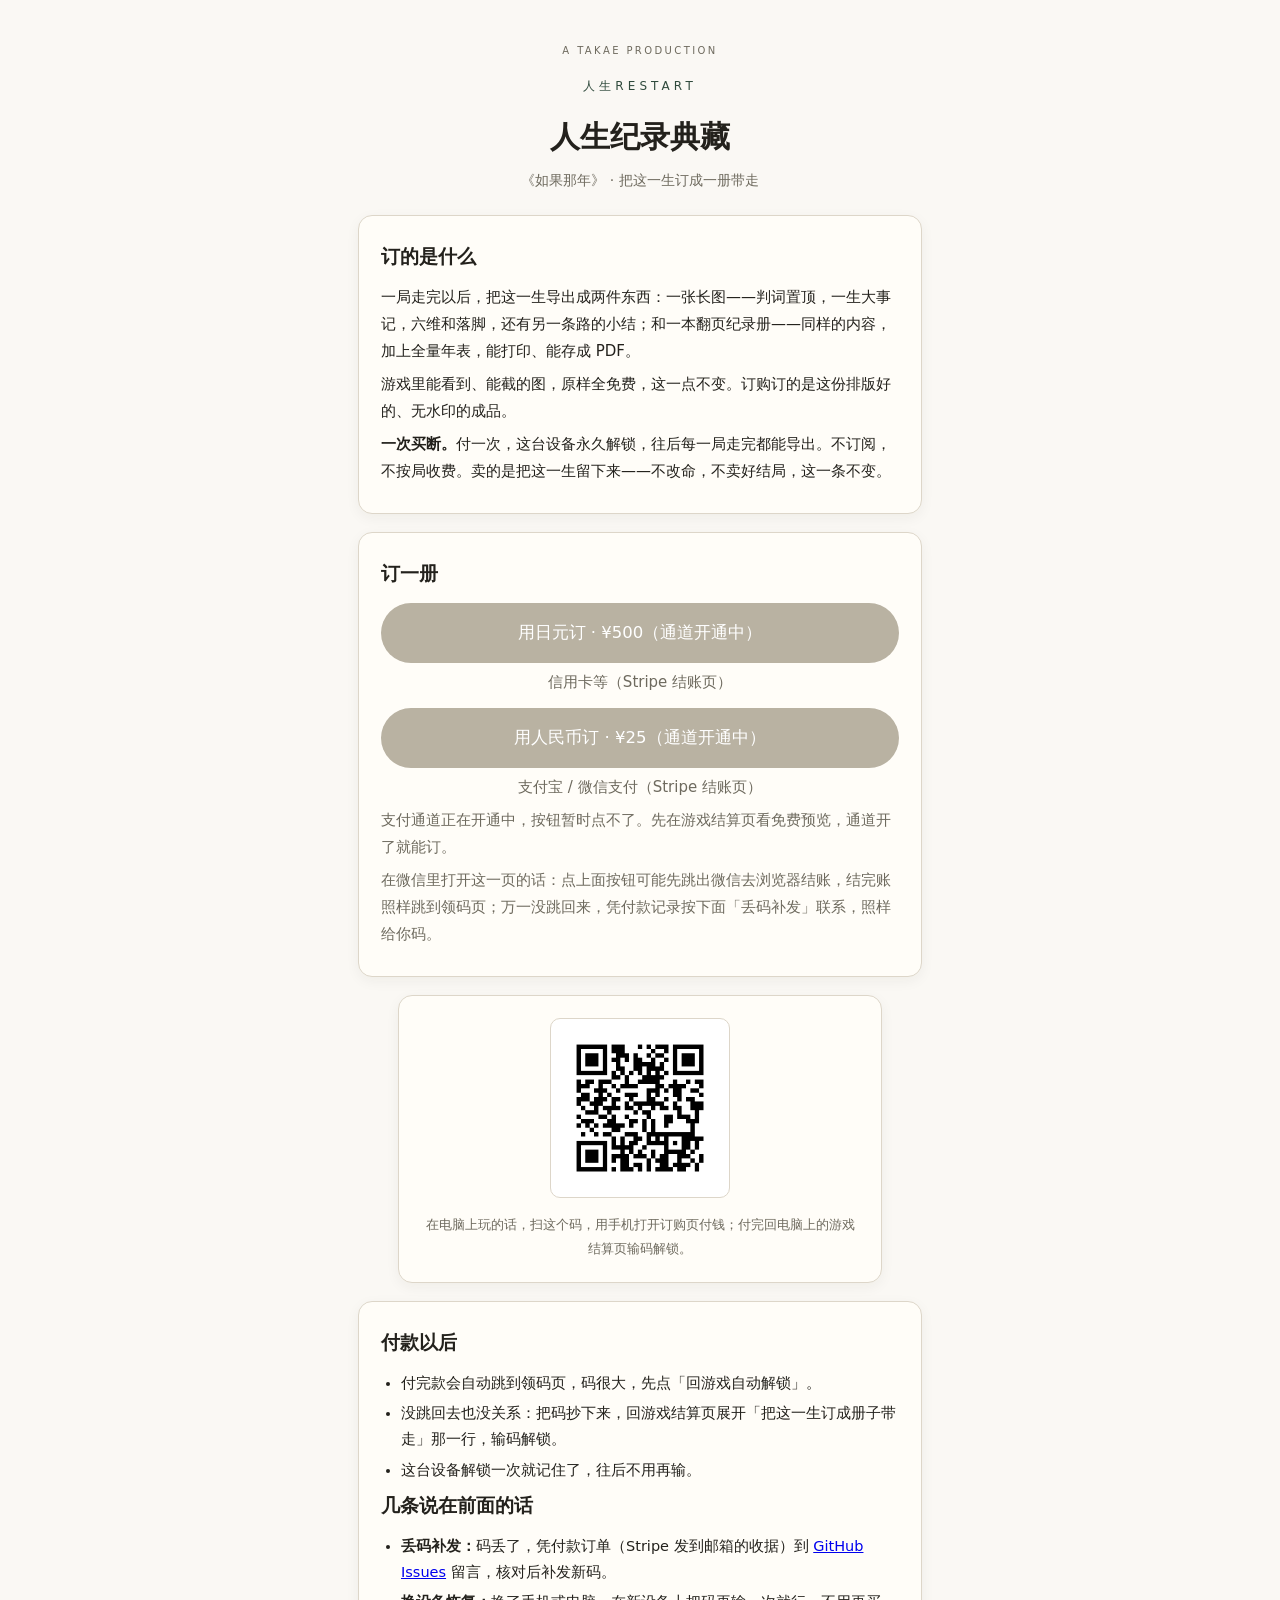
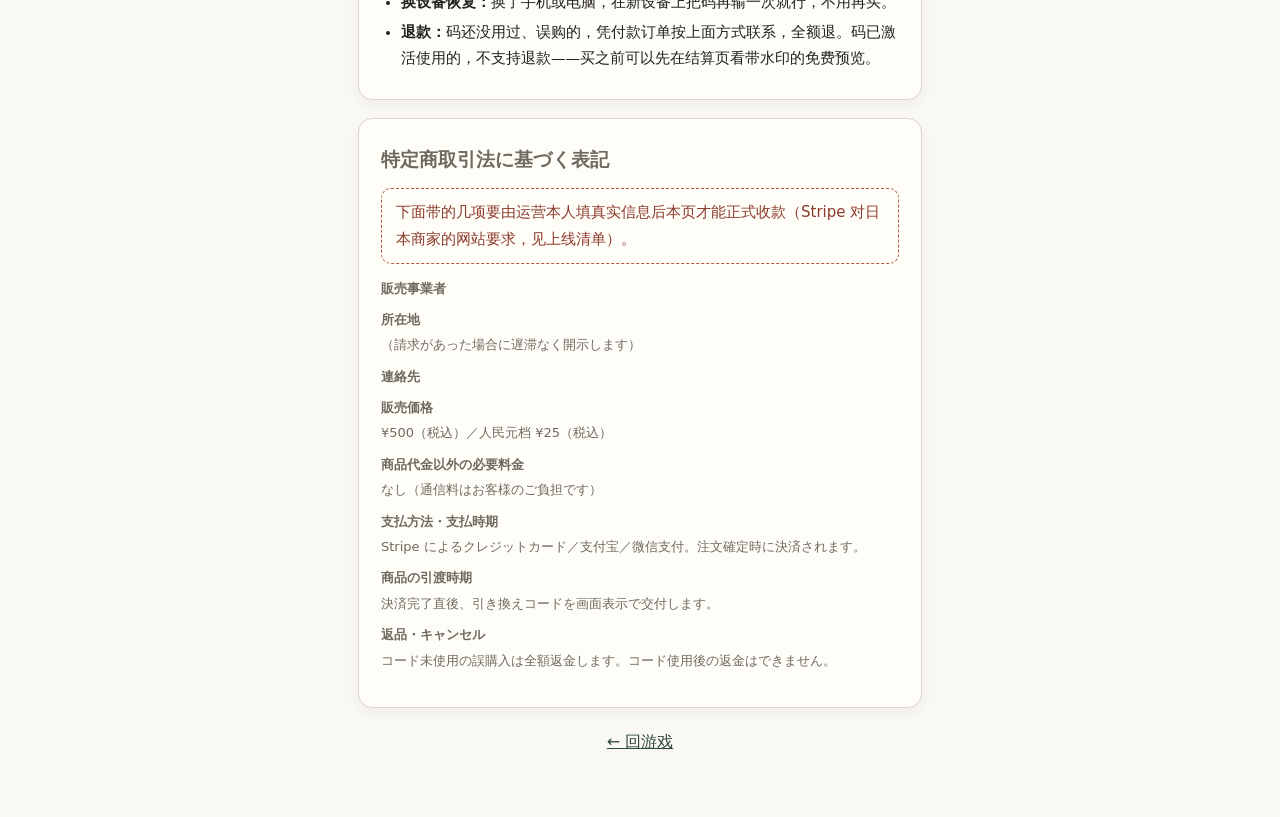
==== buy.html @ 2099a688 "v0.33.0 人生纪录典藏首版：长图＋纪录册双壳共用一份导出数据、水印预览、兑换码权益（Pages Function＋KV 发码核验）；免费界守恒（结算页仅加一行入口，parity 120 局全等）" ====
<!DOCTYPE html>
<html lang="zh-CN">
<head>
<meta charset="utf-8">
<meta name="viewport" content="width=device-width, initial-scale=1">
<title>人生纪录典藏 · 订购 · 人生RESTART：如果那年</title>
<meta name="description" content="把这一生订成一册：无水印全尺寸长图 + 可打印的翻页纪录册。一次买断，本机永久，每局可导。">
<style>
:root{--paper:#FAF8F4;--card:#FFFDF8;--ink:#23211C;--pine:#2F4A3C;--line:#DDD6C9;--mut:#6E6A5E}
*{box-sizing:border-box}
body{margin:0;background:var(--paper);color:var(--ink);font-family:"Hiragino Sans","Noto Sans SC",system-ui,sans-serif;line-height:1.8}
.wrap{max-width:600px;margin:0 auto;padding:28px 18px 60px}
.prodcredit{font-size:10px;letter-spacing:.24em;color:var(--mut);text-align:center;margin-top:14px}
.eyebrow{font-size:12px;letter-spacing:.34em;color:var(--pine);text-align:center;margin-top:16px}
h1{font-family:Georgia,"Songti SC","Noto Serif SC",serif;text-align:center;font-size:30px;margin:8px 0 4px}
.sub{text-align:center;color:var(--mut);font-size:14px;margin:0 0 22px}
.card{background:var(--card);border:1px solid var(--line);border-radius:14px;padding:22px 22px;box-shadow:0 4px 14px rgba(35,33,28,.05);margin-bottom:18px}
.card h2{font-family:Georgia,"Songti SC","Noto Serif SC",serif;font-size:19px;margin:2px 0 10px}
.card p{margin:6px 0;font-size:15px}
.buybtn{display:block;text-align:center;background:var(--pine);color:#fff;text-decoration:none;border-radius:999px;padding:15px 20px;font-size:16.5px;margin:12px 0 6px;border:none;width:100%;cursor:pointer;font-family:inherit}
.buybtn.disabled{background:#B9B2A2;cursor:not-allowed}
.pricenote{text-align:center;color:var(--mut);font-size:13px;margin:0 0 4px}
.qr{text-align:center}
.qr img{width:180px;height:180px;border:1px solid var(--line);border-radius:10px;background:#fff;padding:8px}
.qr figcaption{font-size:13px;color:var(--mut);margin-top:6px}
ul{margin:6px 0;padding-left:20px}
li{font-size:14.5px;margin:4px 0}
.hint{font-size:13px;color:var(--mut)}
.backlink{display:block;text-align:center;margin-top:20px;color:var(--pine)}
.legal{font-size:13px;color:var(--mut)}
.legal dt{font-weight:700;margin-top:8px}
.legal dd{margin:2px 0 0}
.todo{border:1.5px dashed #B3573F;color:#8C3A2B;border-radius:10px;padding:10px 14px;font-size:13.5px}
</style>
</head>
<body>
<div class="wrap">
<p class="prodcredit">A TAKAE PRODUCTION</p>
<p class="eyebrow">人生RESTART</p>
<h1>人生纪录典藏</h1>
<p class="sub">《如果那年》 · 把这一生订成一册带走</p>

<section class="card">
<h2>订的是什么</h2>
<p>一局走完以后，把这一生导出成两件东西：一张长图——判词置顶，一生大事记，六维和落脚，还有另一条路的小结；和一本翻页纪录册——同样的内容，加上全量年表，能打印、能存成 PDF。</p>
<p>游戏里能看到、能截的图，原样全免费，这一点不变。订购订的是这份排版好的、无水印的成品。</p>
<p><strong>一次买断。</strong>付一次，这台设备永久解锁，往后每一局走完都能导出。不订阅，不按局收费。卖的是把这一生留下来——不改命，不卖好结局，这一条不变。</p>
</section>

<section class="card">
<h2>订一册</h2>
<a class="buybtn" id="buy-jpy" href="#" rel="noopener">用日元订 · ¥500</a>
<p class="pricenote">信用卡等（Stripe 结账页）</p>
<a class="buybtn" id="buy-cny" href="#" rel="noopener">用人民币订 · ¥25</a>
<p class="pricenote">支付宝 / 微信支付（Stripe 结账页）</p>
<p class="hint" id="pay-note"></p>
<p class="hint">在微信里打开这一页的话：点上面按钮可能先跳出微信去浏览器结账，结完账照样跳到领码页；万一没跳回来，凭付款记录按下面「丢码补发」联系，照样给你码。</p>
</section>

<figure class="card qr">
<img src="buy-qr.png" alt="购买页二维码" width="180" height="180">
<figcaption>在电脑上玩的话，扫这个码，用手机打开订购页付钱；付完回电脑上的游戏结算页输码解锁。</figcaption>
</figure>

<section class="card">
<h2>付款以后</h2>
<ul>
<li>付完款会自动跳到领码页，码很大，先点「回游戏自动解锁」。</li>
<li>没跳回去也没关系：把码抄下来，回游戏结算页展开「把这一生订成册子带走」那一行，输码解锁。</li>
<li>这台设备解锁一次就记住了，往后不用再输。</li>
</ul>
<h2>几条说在前面的话</h2>
<ul>
<li><strong>丢码补发：</strong>码丢了，凭付款订单（Stripe 发到邮箱的收据）到 <a href="https://github.com/Toygaolingxiao/if-that-year/issues">GitHub Issues</a> 留言，核对后补发新码。</li>
<li><strong>换设备恢复：</strong>换了手机或电脑，在新设备上把码再输一次就行，不用再买。</li>
<li><strong>退款：</strong>码还没用过、误购的，凭付款订单按上面方式联系，全额退。码已激活使用的，不支持退款——买之前可以先在结算页看带水印的免费预览。</li>
</ul>
</section>

<section class="card legal">
<h2>特定商取引法に基づく表記</h2>
<p class="todo">下面带的几项要由运营本人填真实信息后本页才能正式收款（Stripe 对日本商家的网站要求，见上线清单）。</p>
<dl>
<dt>販売事業者</dt><dd></dd>
<dt>所在地</dt><dd>（請求があった場合に遅滞なく開示します）</dd>
<dt>連絡先</dt><dd></dd>
<dt>販売価格</dt><dd>¥500（税込）／人民元档 ¥25（税込）</dd>
<dt>商品代金以外の必要料金</dt><dd>なし（通信料はお客様のご負担です）</dd>
<dt>支払方法・支払時期</dt><dd>Stripe によるクレジットカード／支付宝／微信支付。注文確定時に決済されます。</dd>
<dt>商品の引渡時期</dt><dd>決済完了直後、引き換えコードを画面表示で交付します。</dd>
<dt>返品・キャンセル</dt><dd>コード未使用の誤購入は全額返金します。コード使用後の返金はできません。</dd>
</dl>
</section>

<a class="backlink" href="./">← 回游戏</a>
</div>
<script src="src/keepsake-config.js"></script>
<script>
(function () {
var cfg = window.IFY_KEEPSAKE || {};
var jpy = document.getElementById("buy-jpy");
var cny = document.getElementById("buy-cny");
var note = document.getElementById("pay-note");
function arm(el, link) {
if (link) {
el.href = link;
} else {
el.removeAttribute("href");
el.classList.add("disabled");
el.setAttribute("aria-disabled", "true");
el.textContent += "（通道开通中）";
el.addEventListener("click", function (e) { e.preventDefault();});
}
}
arm(jpy, cfg.payLinkJPY);
arm(cny, cfg.payLinkCNY);
if (!cfg.payLinkJPY &&!cfg.payLinkCNY) {
note.textContent = "支付通道正在开通中，按钮暂时点不了。先在游戏结算页看免费预览，通道开了就能订。";
}
})();
</script>
</body>
</html>
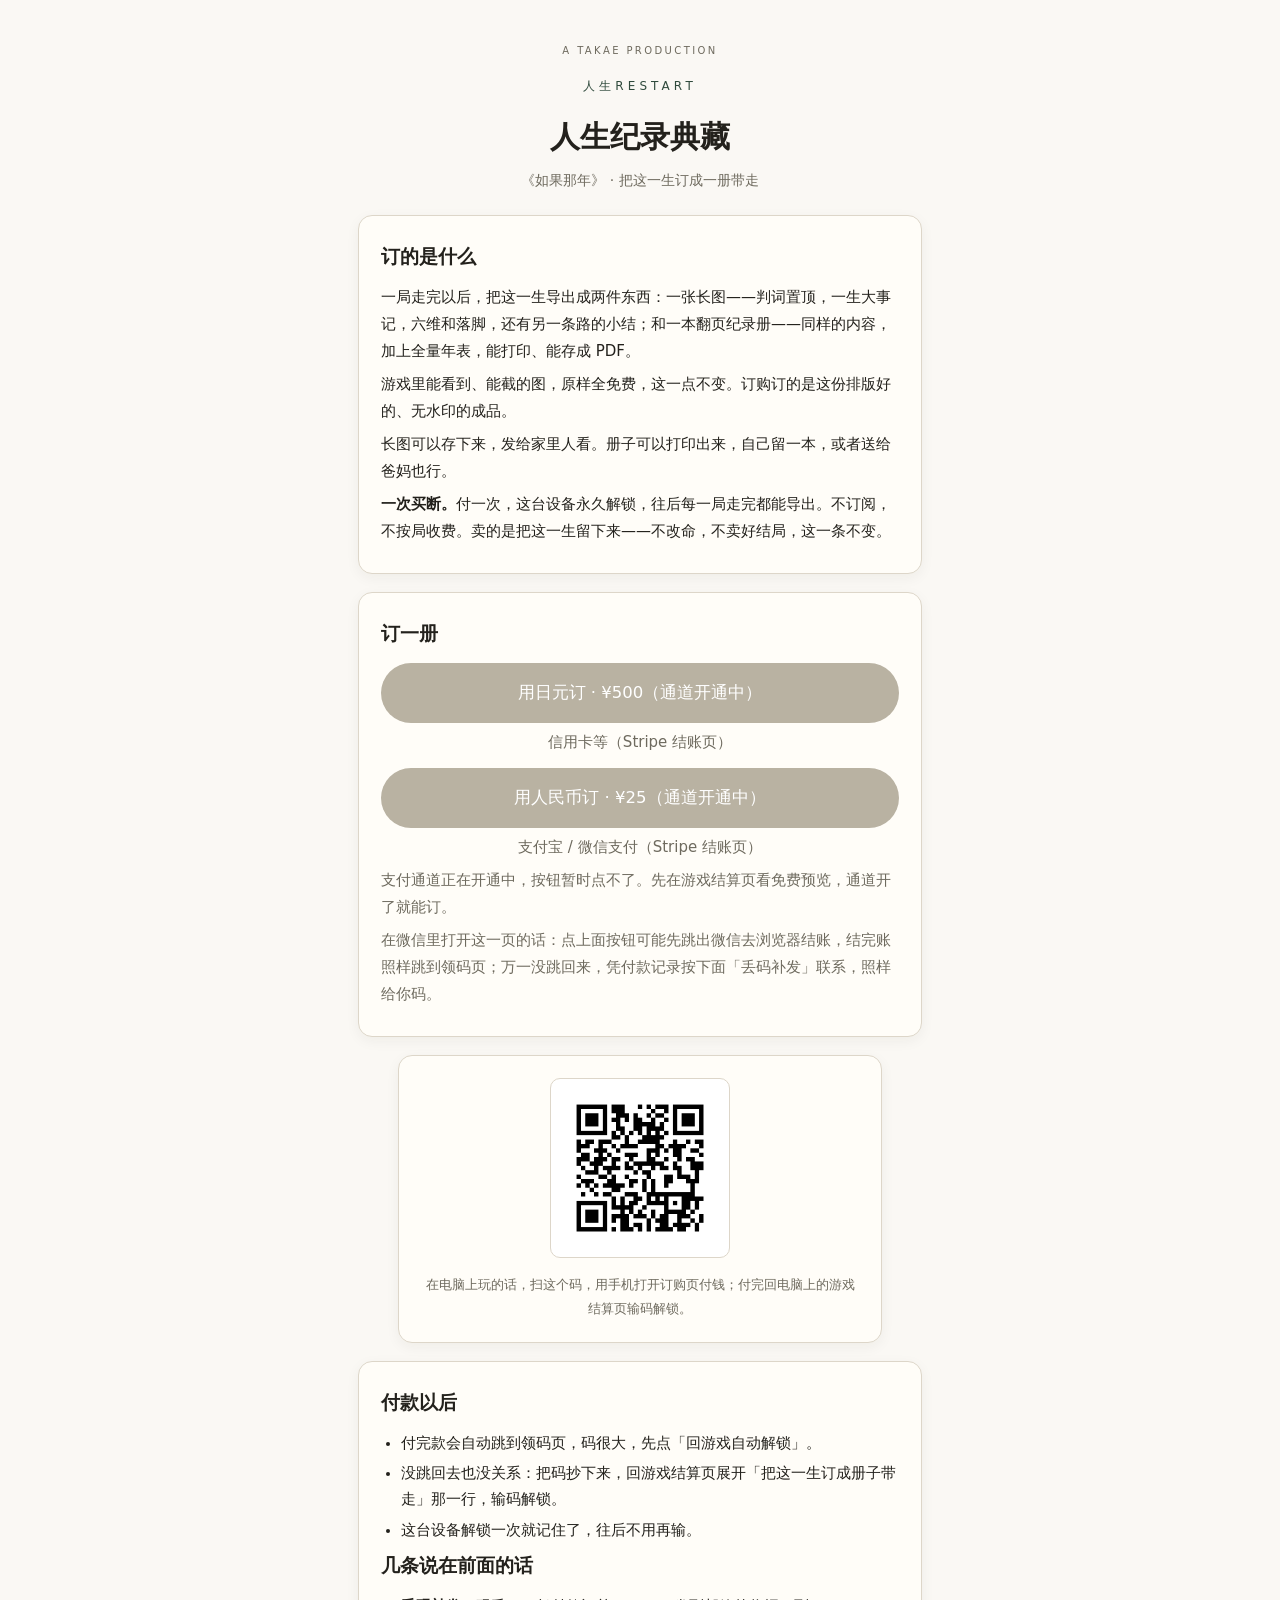
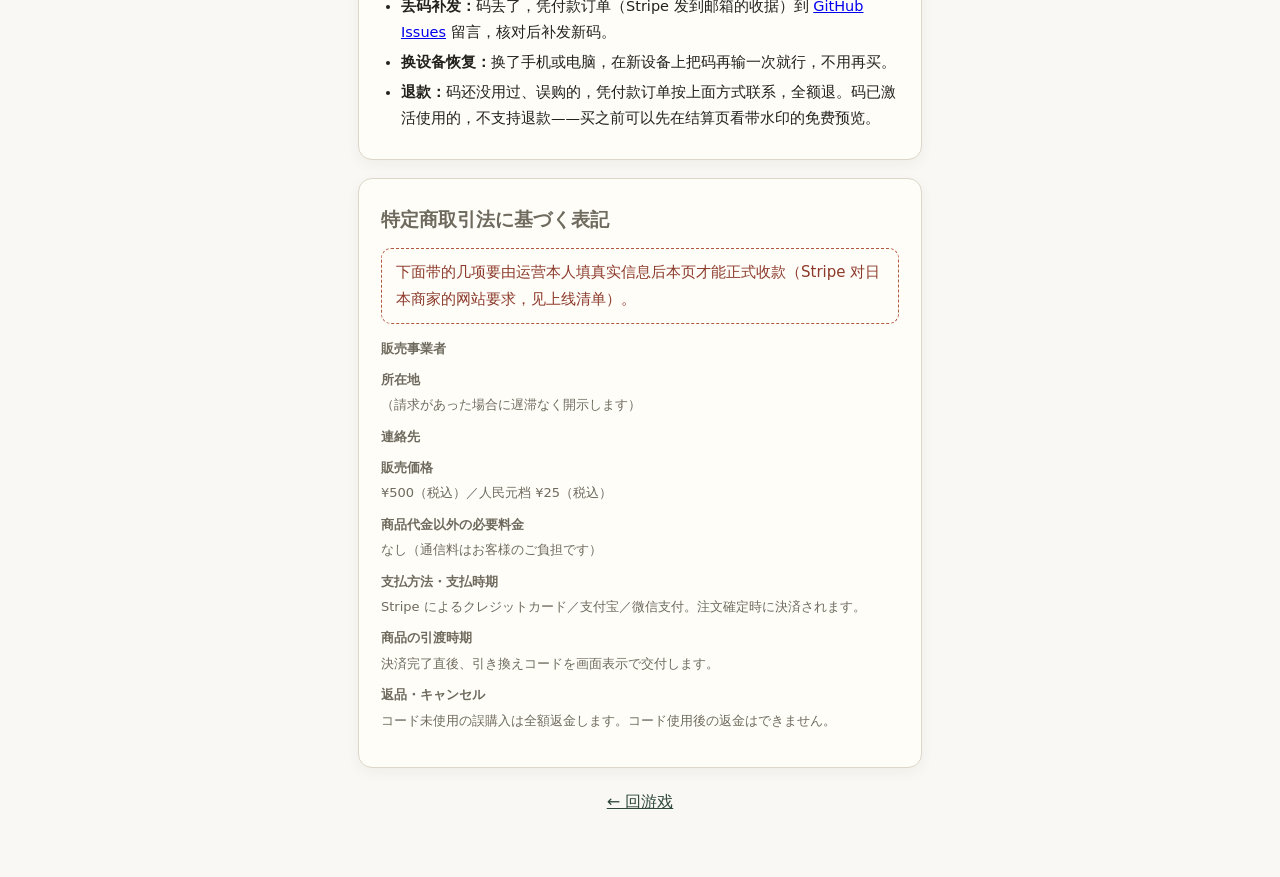
==== commit c3e0e5d6: "v0.54.0: 人生线进结算页（年表后收尾）＋典藏送人文案" ====
--- a/buy.html
+++ b/buy.html
@@ -44,6 +44,7 @@
 <h2>订的是什么</h2>
 <p>一局走完以后，把这一生导出成两件东西：一张长图——判词置顶，一生大事记，六维和落脚，还有另一条路的小结；和一本翻页纪录册——同样的内容，加上全量年表，能打印、能存成 PDF。</p>
 <p>游戏里能看到、能截的图，原样全免费，这一点不变。订购订的是这份排版好的、无水印的成品。</p>
+<p>长图可以存下来，发给家里人看。册子可以打印出来，自己留一本，或者送给爸妈也行。</p>
 <p><strong>一次买断。</strong>付一次，这台设备永久解锁，往后每一局走完都能导出。不订阅，不按局收费。卖的是把这一生留下来——不改命，不卖好结局，这一条不变。</p>
 </section>
 
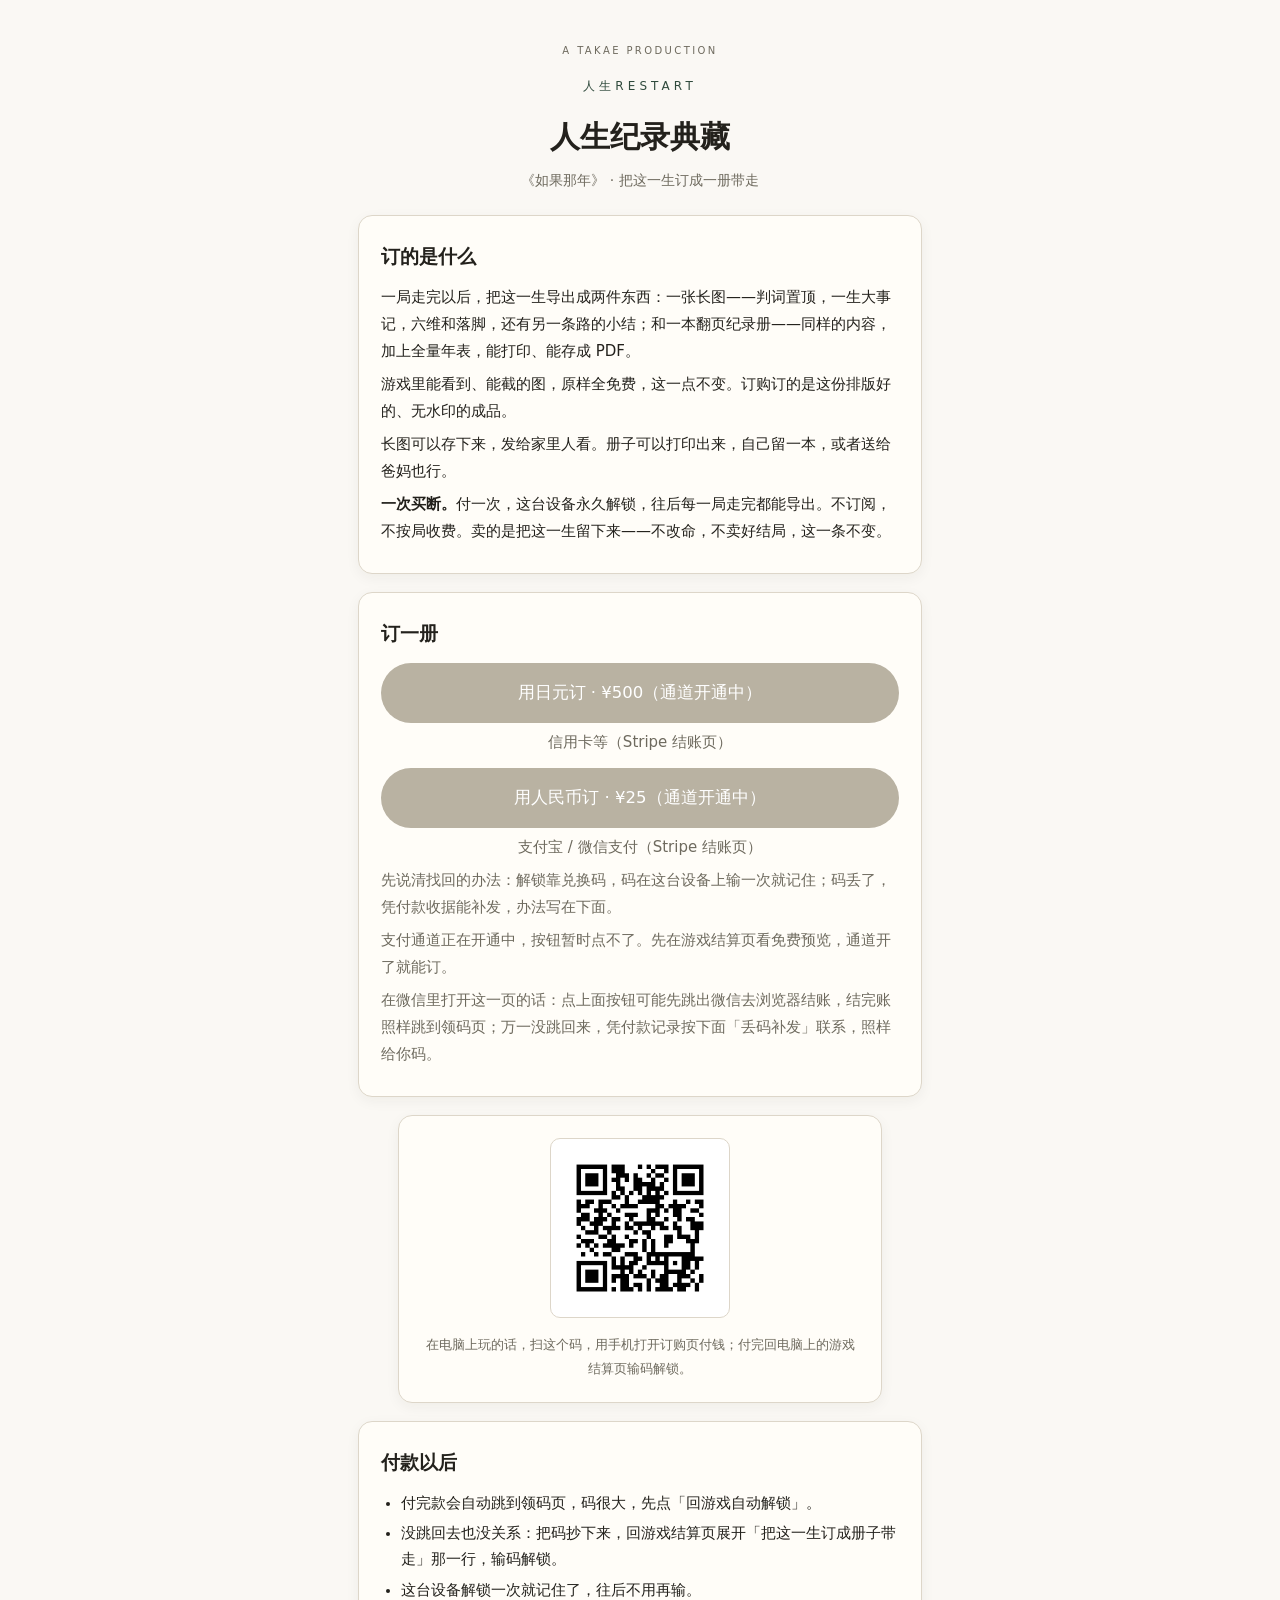
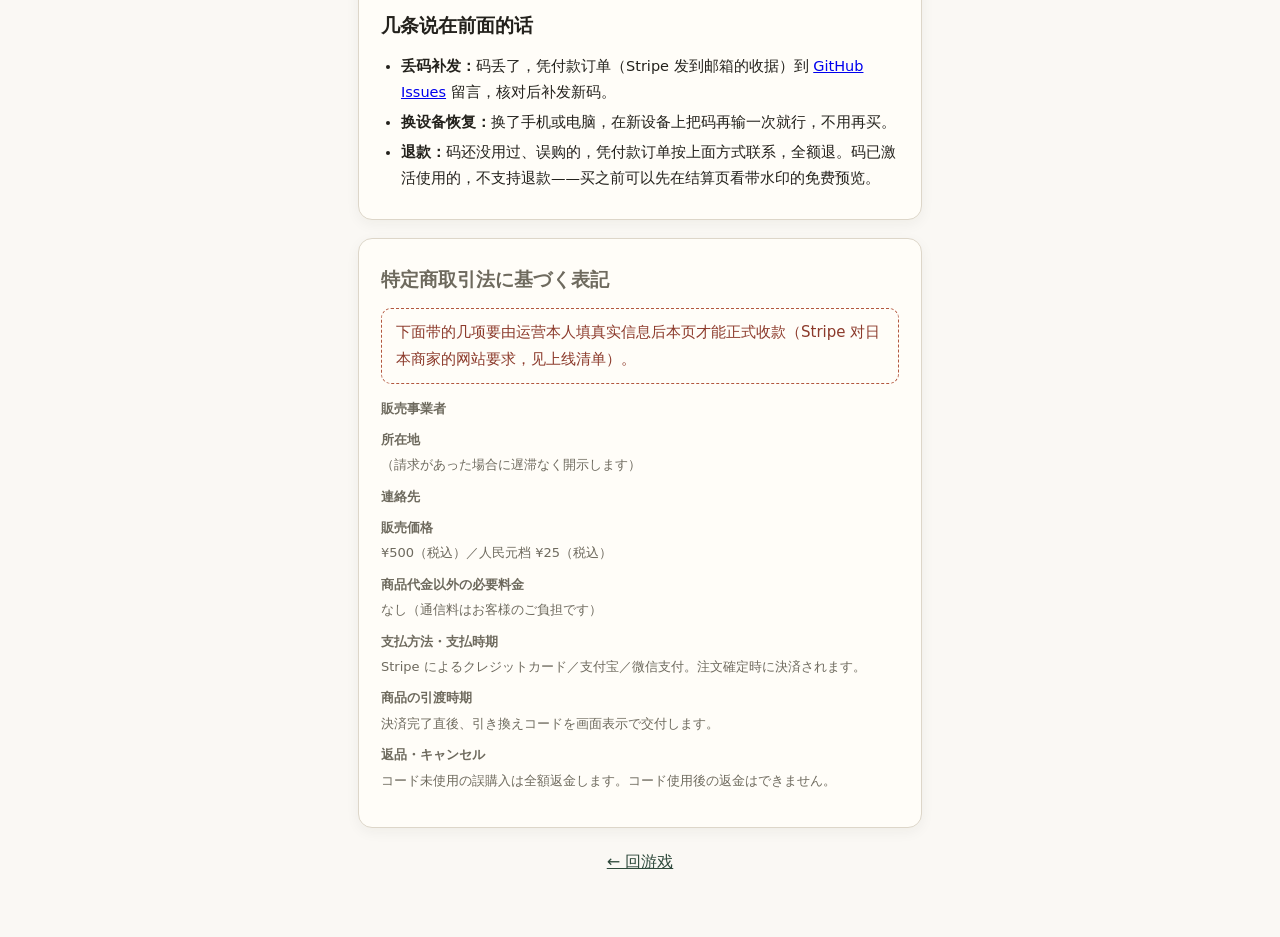
==== commit 21b574c0: "v0.55.0: 产品圆桌决议P0批（F1最幸福的一年/F7影子前置/F8入口后移/F3判词小卡/F2种子入口/F6找回说明/S2种子档案页/S3赠予码/S4面板本局事实＋水印预览修复）" ====
--- a/buy.html
+++ b/buy.html
@@ -54,6 +54,7 @@
 <p class="pricenote">信用卡等（Stripe 结账页）</p>
 <a class="buybtn" id="buy-cny" href="#" rel="noopener">用人民币订 · ¥25</a>
 <p class="pricenote">支付宝 / 微信支付（Stripe 结账页）</p>
+<p class="hint">先说清找回的办法：解锁靠兑换码，码在这台设备上输一次就记住；码丢了，凭付款收据能补发，办法写在下面。</p>
 <p class="hint" id="pay-note"></p>
 <p class="hint">在微信里打开这一页的话：点上面按钮可能先跳出微信去浏览器结账，结完账照样跳到领码页；万一没跳回来，凭付款记录按下面「丢码补发」联系，照样给你码。</p>
 </section>
